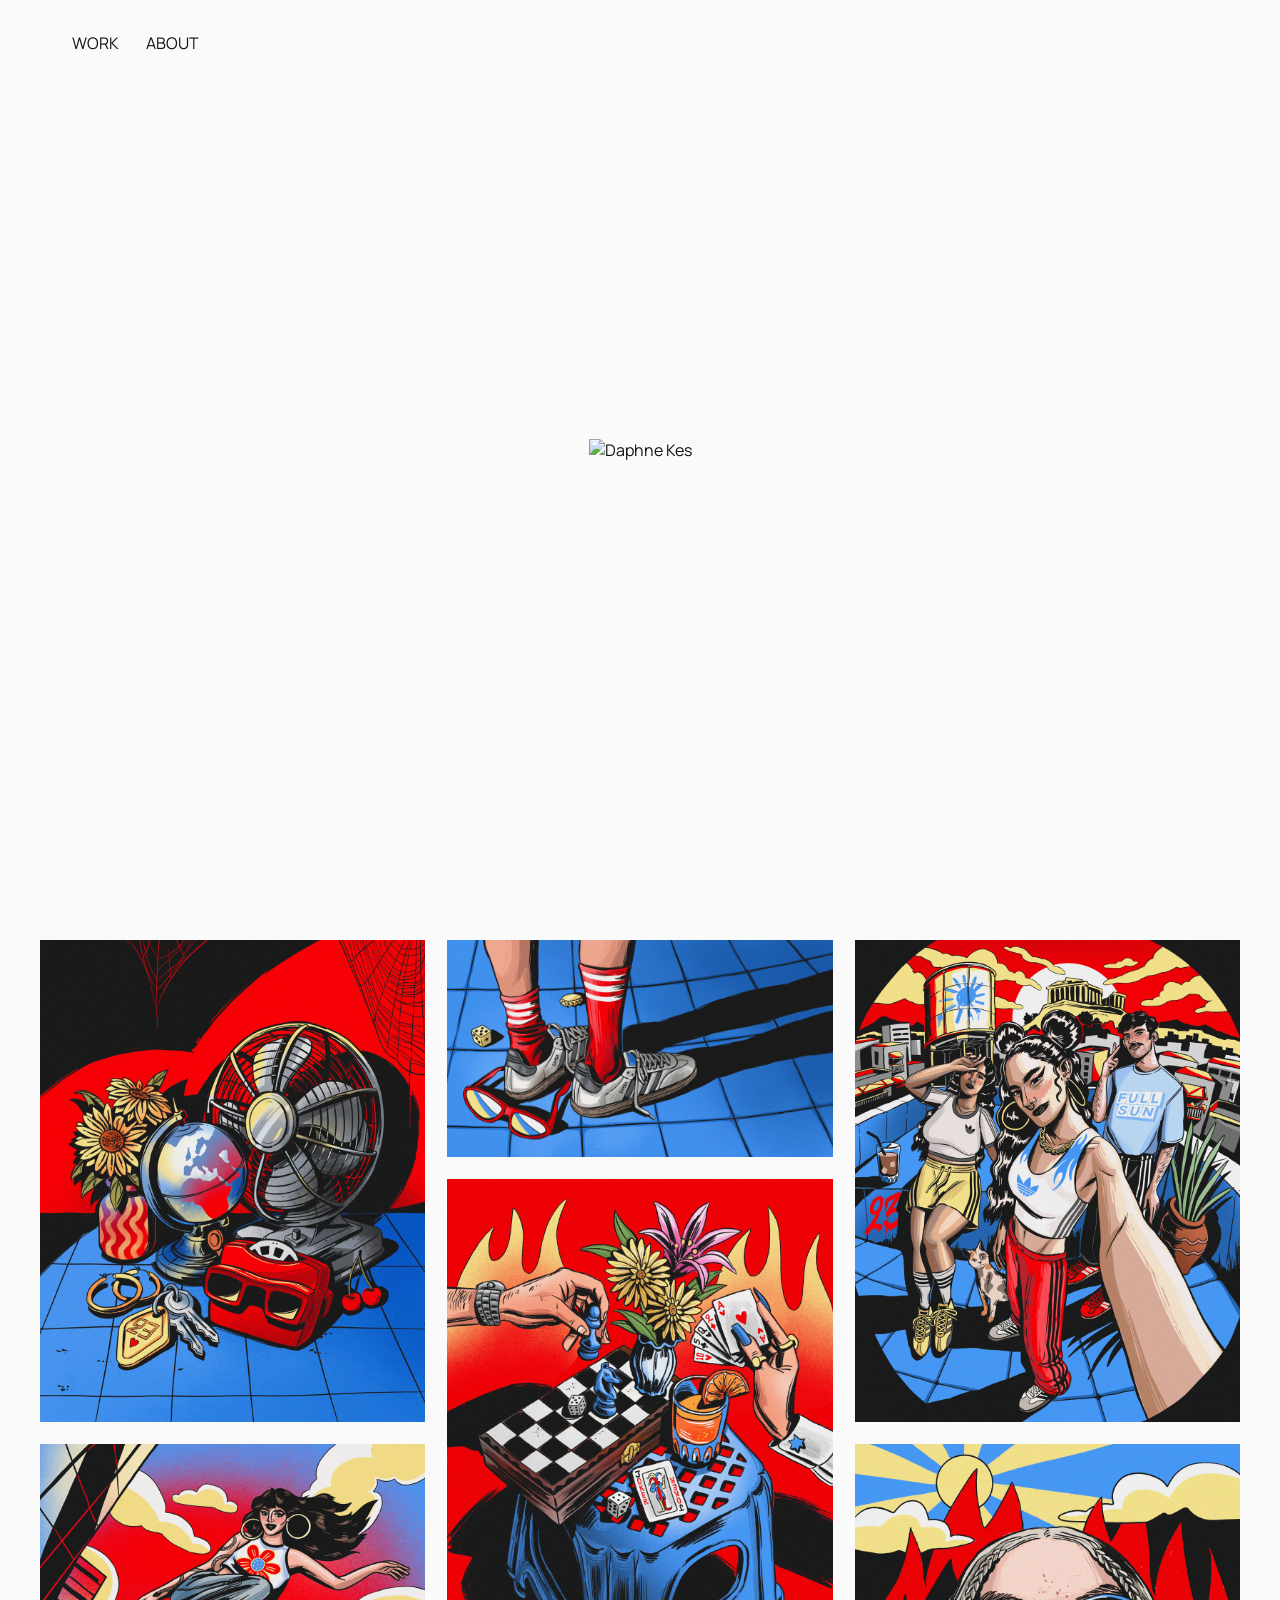
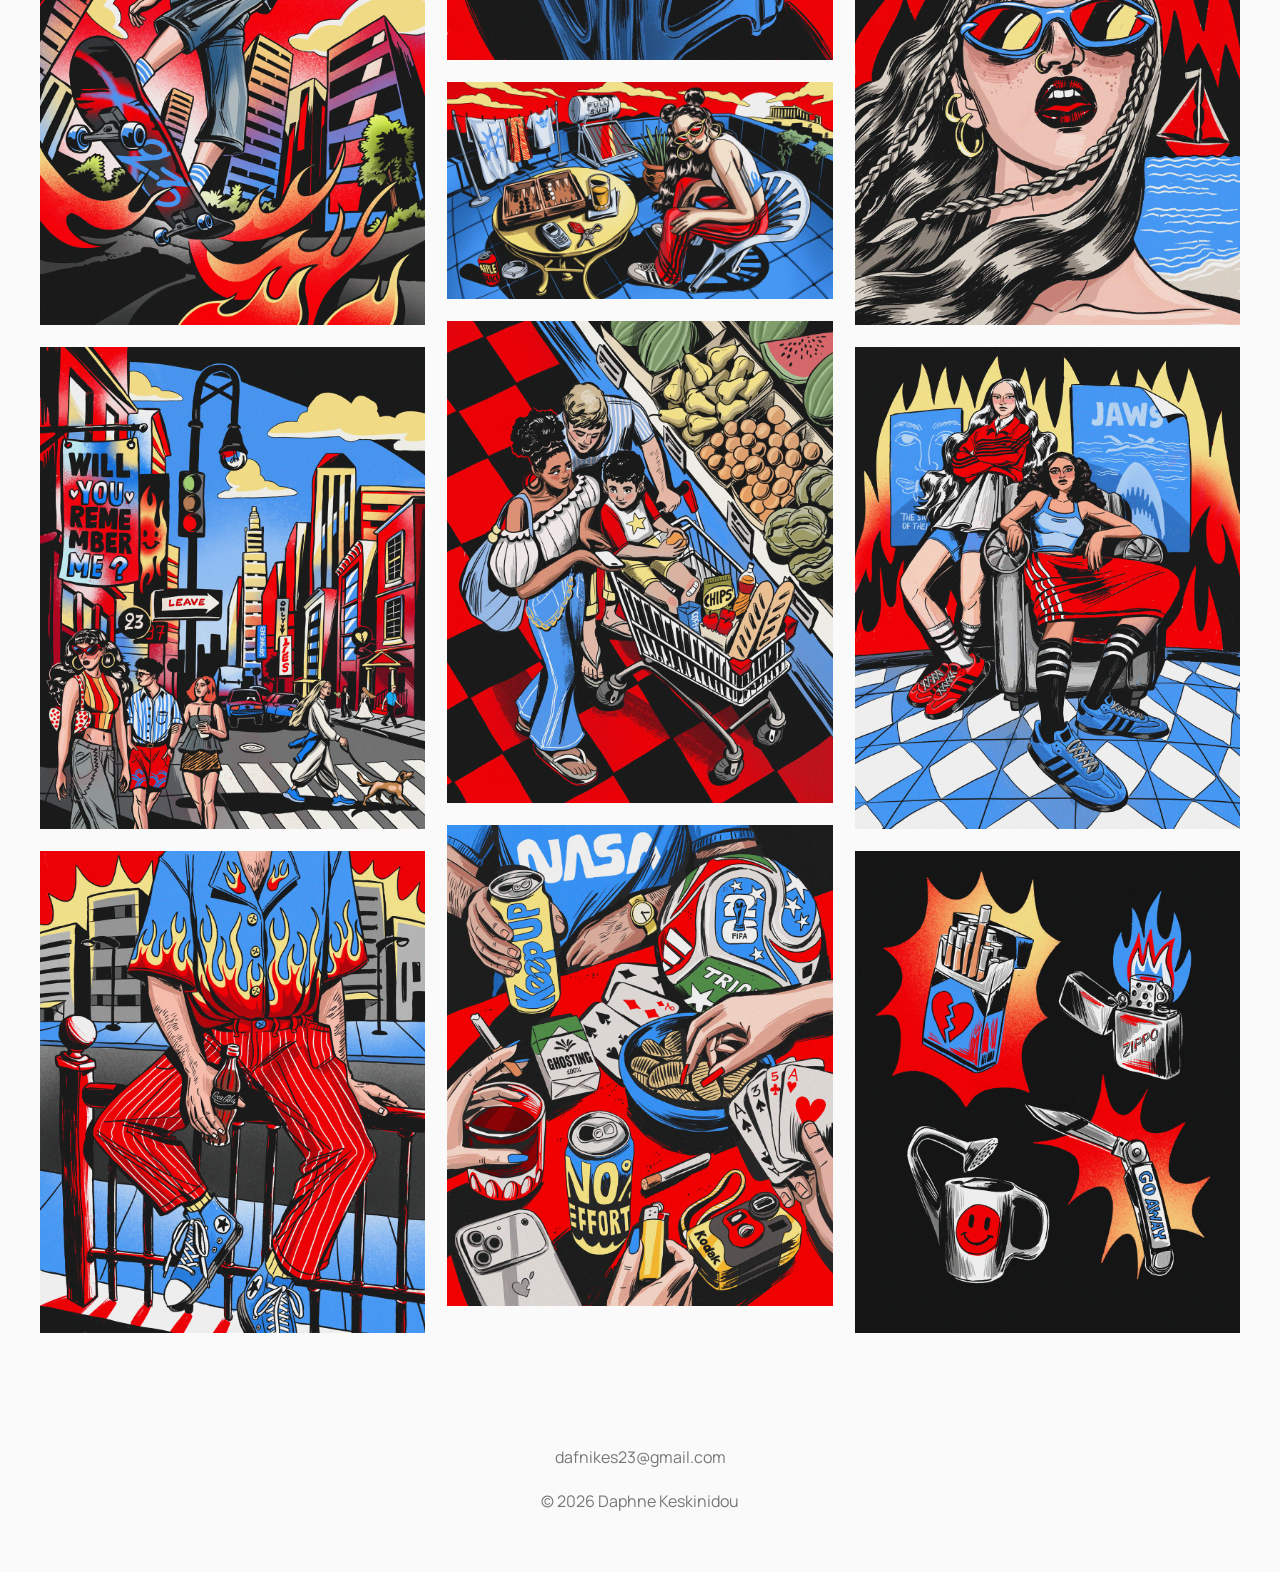
==== index.html @ 22df2067 "Update index.html" ====
<!DOCTYPE html>
<html lang="en">
<head>
<meta charset="UTF-8">
<meta name="viewport" content="width=device-width,initial-scale=1">

<title>Daphne Keskinidou</title>

<link rel="preconnect" href="https://fonts.googleapis.com">
<link rel="preconnect" href="https://fonts.gstatic.com" crossorigin>

<link href="https://fonts.googleapis.com/css2?family=Manrope:wght@300;400;600;700;800&display=swap" rel="stylesheet">

<link rel="stylesheet" href="style.css">

</head>
<body>

<header>

<nav>
<a href="index.html">WORK</a>
<a href="about.html">ABOUT</a>
</nav>

</header>

<section class="hero">

<img src="images/logo.png" class="logo-image" alt="Daphne Kes">

</section>

<section class="gallery">

<img src="images/01.jpg">
<img src="images/02.jpg">
<img src="images/03.jpg">
<img src="images/04.jpg">
<img src="images/05.jpg">
<img src="images/06.jpg">
<img src="images/07.jpg">
<img src="images/08.jpg">
<img src="images/09.jpg">
<img src="images/10.jpg">
<img src="images/11.jpg">
<img src="images/12.jpg">
<img src="images/13.jpg">

</section>

<footer>

dafnikes23@gmail.com

<br><br>

© 2026 Daphne Keskinidou

</footer>

<div class="lightbox">
<img src="">
</div>

<script src="script.js"></script>

</body>
</html>
---- style.css ----
*{margin:0;padding:0;box-sizing:border-box}body{font-family:Manrope,sans-serif;background:#fafafa;color:#111}a{text-decoration:none;color:#111}header{position:fixed;top:0;left:0;width:100%;padding:32px 48px;display:flex;justify-content:space-between;background:rgba(250,250,250,.9);backdrop-filter:blur(10px)}.logo{font-weight:700;font-size:22px}nav a{margin-left:24px}.hero{min-height:100vh;display:flex;flex-direction:column;justify-content:center;align-items:center;text-align:center;position:relative;padding:120px 20px}.element{position:absolute;top:40px;width:min(650px,85vw)}.hero h1{font-size:clamp(52px,8vw,96px)}.hero p{font-size:20px;max-width:700px;line-height:1.6}.gallery{columns:3 320px;column-gap:22px;padding:40px}.gallery img{width:100%;margin-bottom:22px;display:block;cursor:pointer}.about{max-width:760px;margin:180px auto;padding:0 24px}.about h2{font-size:60px;margin-bottom:40px}.about p{font-size:22px;line-height:1.8;margin-bottom:28px}footer{text-align:center;padding:60px;color:#777}.lightbox{position:fixed;inset:0;background:rgba(0,0,0,.94);display:none;align-items:center;justify-content:center}.lightbox img{max-width:92%;max-height:92%}@media(max-width:768px){.gallery{columns:1;padding:24px}.hero h1{font-size:54px}.about p{font-size:18px}}
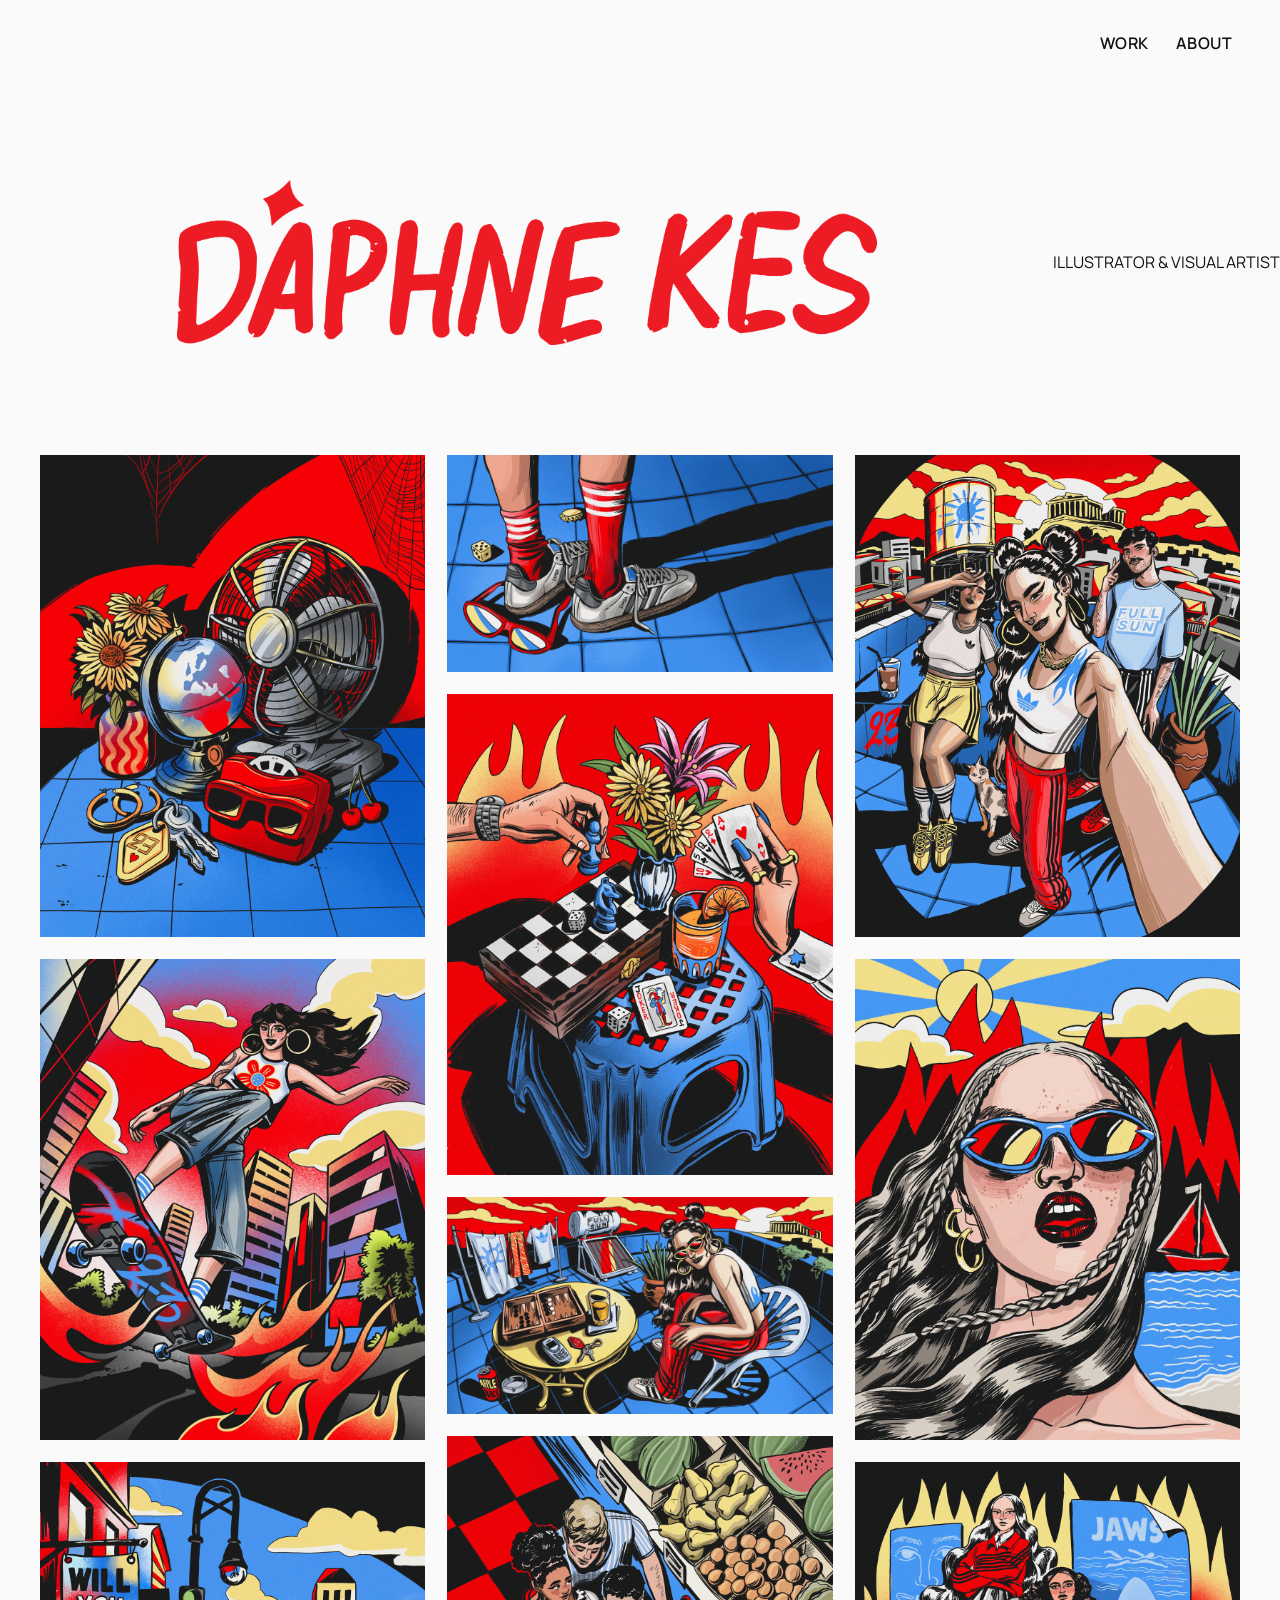
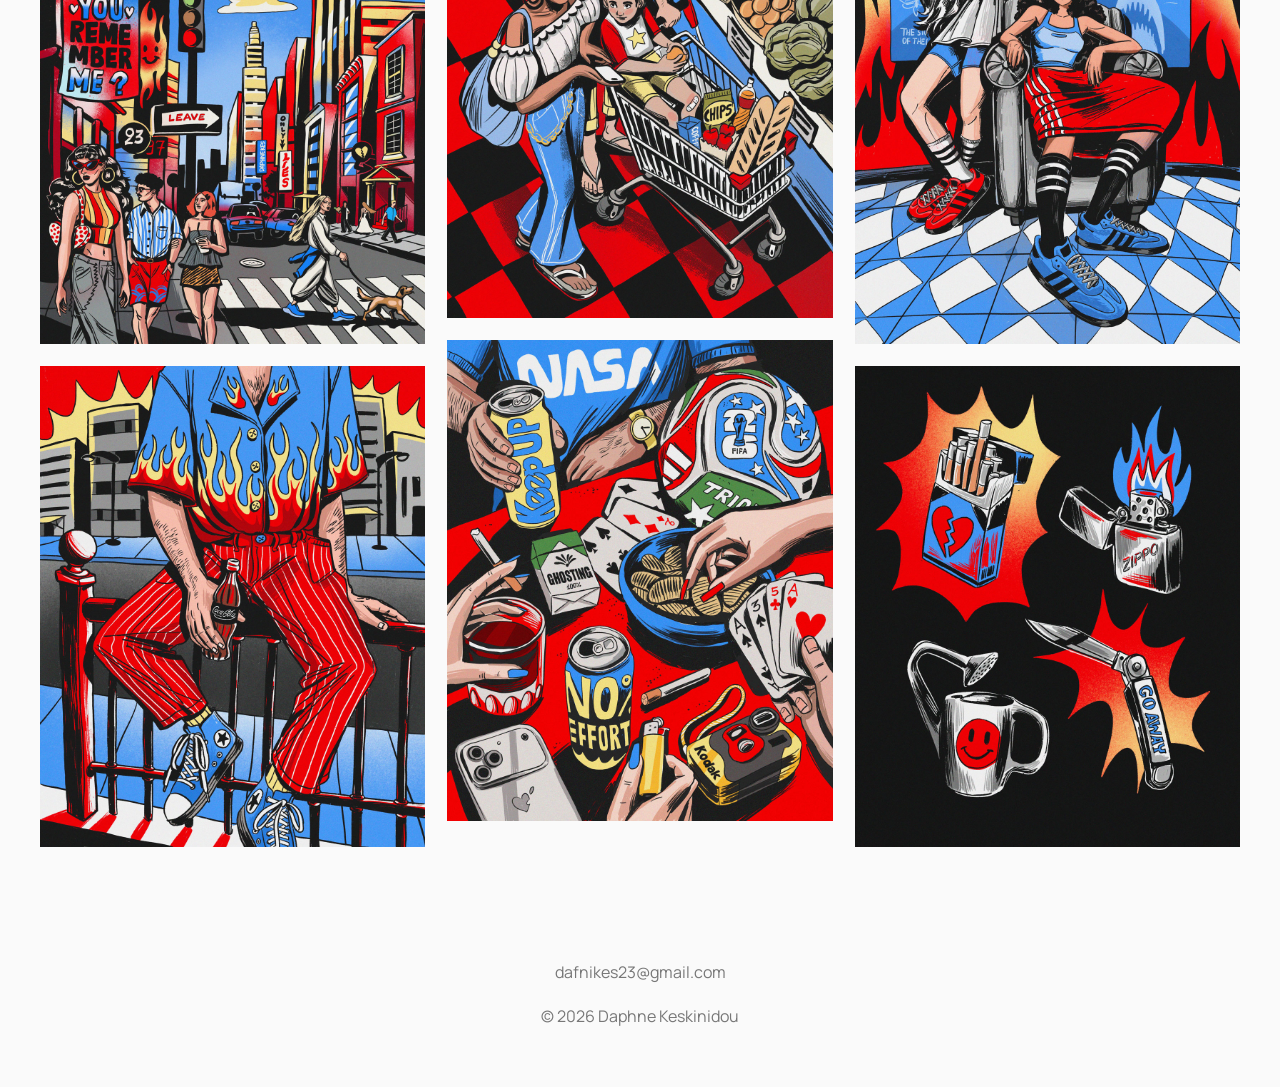
==== commit b786c0f8: "Update index.html" ====
--- a/index.html
+++ b/index.html
@@ -28,6 +28,10 @@
 <section class="hero">
 
 <img src="images/logo.png" class="logo-image" alt="Daphne Kes">
+
+<p class="tagline">
+ILLUSTRATOR &amp; VISUAL ARTIST
+</p>
 
 </section>
 
--- a/style.css
+++ b/style.css
@@ -1 +1,138 @@
-*{margin:0;padding:0;box-sizing:border-box}body{font-family:Manrope,sans-serif;background:#fafafa;color:#111}a{text-decoration:none;color:#111}header{position:fixed;top:0;left:0;width:100%;padding:32px 48px;display:flex;justify-content:space-between;background:rgba(250,250,250,.9);backdrop-filter:blur(10px)}.logo{font-weight:700;font-size:22px}nav a{margin-left:24px}.hero{min-height:100vh;display:flex;flex-direction:column;justify-content:center;align-items:center;text-align:center;position:relative;padding:120px 20px}.element{position:absolute;top:40px;width:min(650px,85vw)}.hero h1{font-size:clamp(52px,8vw,96px)}.hero p{font-size:20px;max-width:700px;line-height:1.6}.gallery{columns:3 320px;column-gap:22px;padding:40px}.gallery img{width:100%;margin-bottom:22px;display:block;cursor:pointer}.about{max-width:760px;margin:180px auto;padding:0 24px}.about h2{font-size:60px;margin-bottom:40px}.about p{font-size:22px;line-height:1.8;margin-bottom:28px}footer{text-align:center;padding:60px;color:#777}.lightbox{position:fixed;inset:0;background:rgba(0,0,0,.94);display:none;align-items:center;justify-content:center}.lightbox img{max-width:92%;max-height:92%}@media(max-width:768px){.gallery{columns:1;padding:24px}.hero h1{font-size:54px}.about p{font-size:18px}}+*{
+margin:0;
+padding:0;
+box-sizing:border-box;
+}
+
+body{
+font-family:Manrope,sans-serif;
+background:#fafafa;
+color:#111;
+}
+
+a{
+text-decoration:none;
+color:#111;
+}
+
+header{
+position:fixed;
+top:0;
+left:0;
+width:100%;
+padding:32px 48px;
+display:flex;
+justify-content:flex-end;
+align-items:center;
+background:rgba(250,250,250,.45);
+backdrop-filter:blur(12px);
+z-index:100;
+}
+
+nav a{
+margin-left:24px;
+font-weight:600;
+letter-spacing:.03em;
+}
+
+.hero{
+padding-top:180px;
+padding-bottom:70px;
+display:flex;
+justify-content:center;
+align-items:center;
+}
+
+.logo-image{
+width:70vw;
+max-width:700px;
+height:auto;
+display:block;
+margin:auto;
+}
+
+.gallery{
+columns:3 320px;
+column-gap:22px;
+padding:40px;
+}
+
+.gallery img{
+width:100%;
+margin-bottom:22px;
+display:block;
+cursor:pointer;
+transition:.3s;
+}
+
+.gallery img:hover{
+transform:translateY(-4px);
+}
+
+.about{
+max-width:760px;
+margin:180px auto;
+padding:0 24px;
+}
+
+.about h2{
+font-size:60px;
+margin-bottom:40px;
+}
+
+.about p{
+font-size:22px;
+line-height:1.8;
+margin-bottom:28px;
+}
+
+footer{
+text-align:center;
+padding:60px;
+color:#777;
+}
+
+.lightbox{
+position:fixed;
+inset:0;
+background:rgba(0,0,0,.94);
+display:none;
+align-items:center;
+justify-content:center;
+z-index:999;
+}
+
+.lightbox img{
+max-width:92%;
+max-height:92%;
+}
+
+@media(max-width:768px){
+
+header{
+padding:24px;
+}
+
+.hero{
+padding-top:130px;
+padding-bottom:50px;
+}
+
+.logo-image{
+width:92%;
+}
+
+.gallery{
+columns:1;
+padding:24px;
+}
+
+.about p{
+font-size:18px;
+}
+
+.about h2{
+font-size:42px;
+}
+
+}
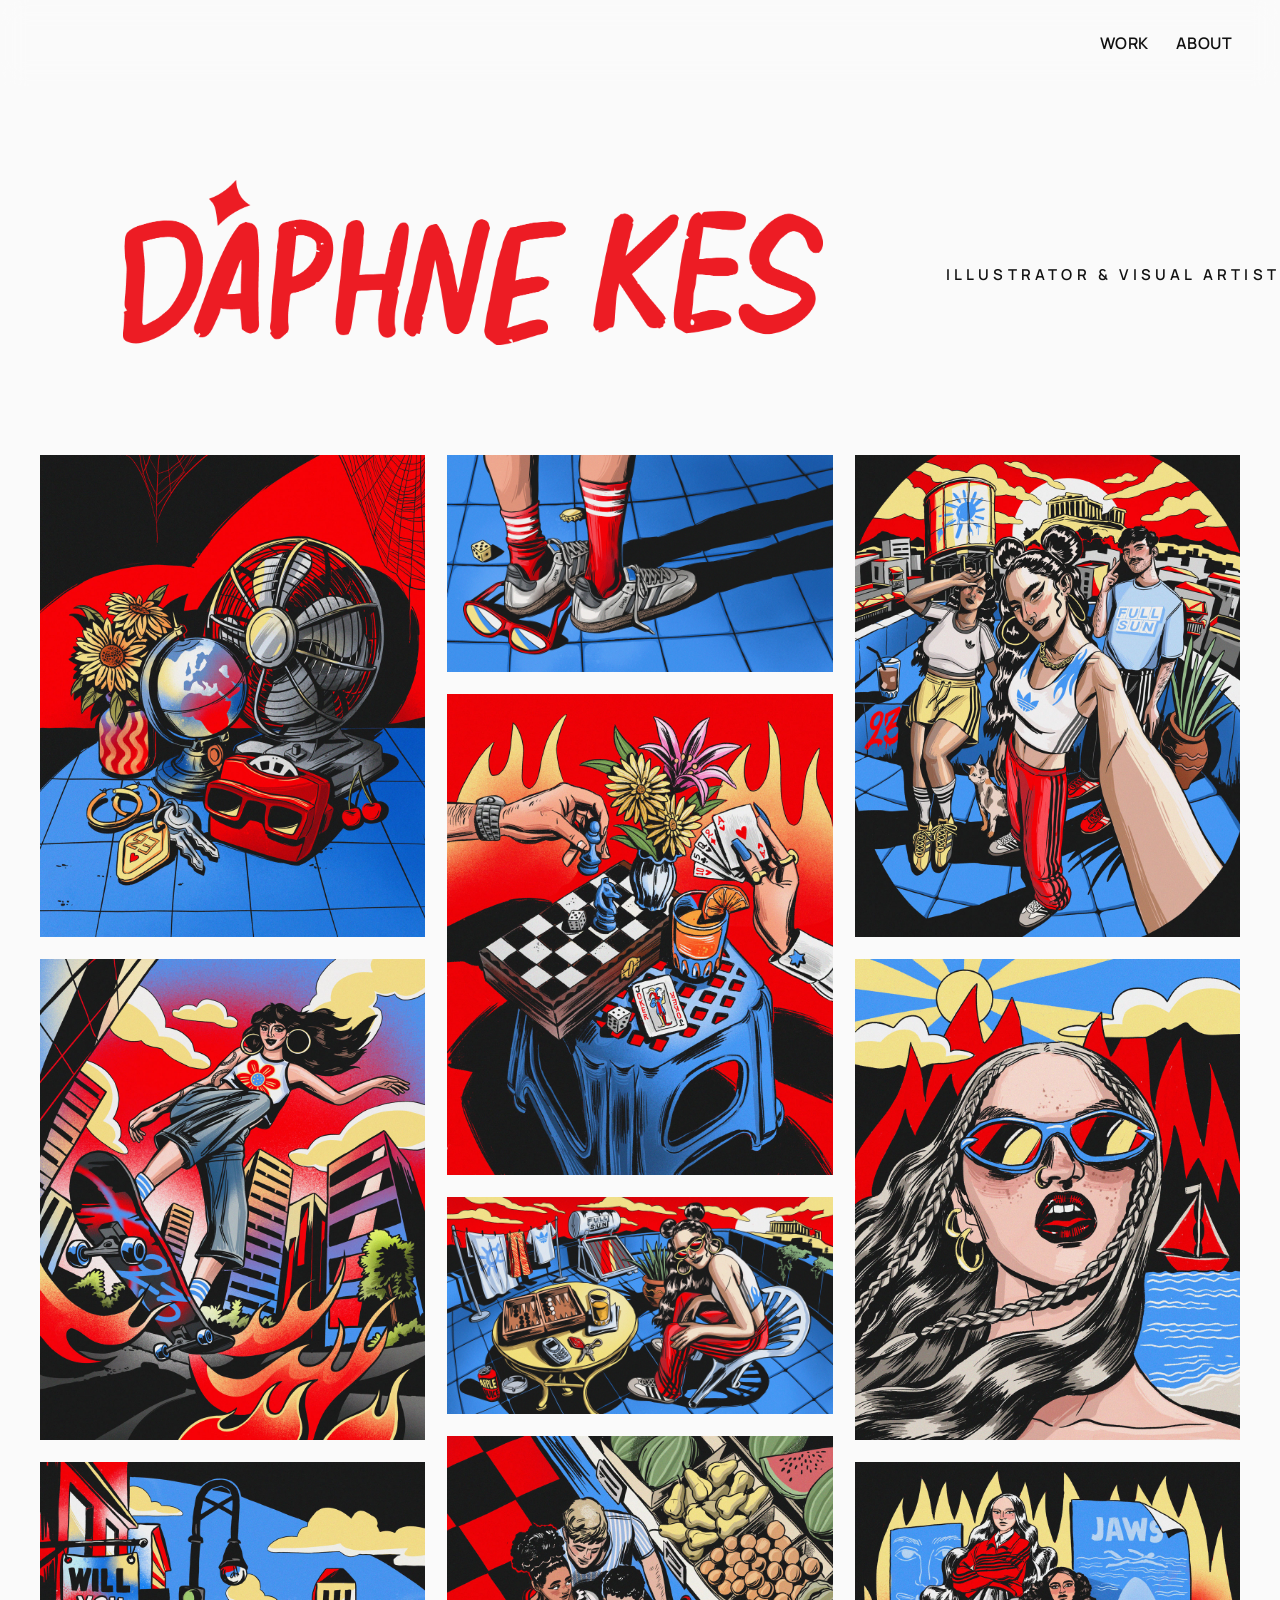
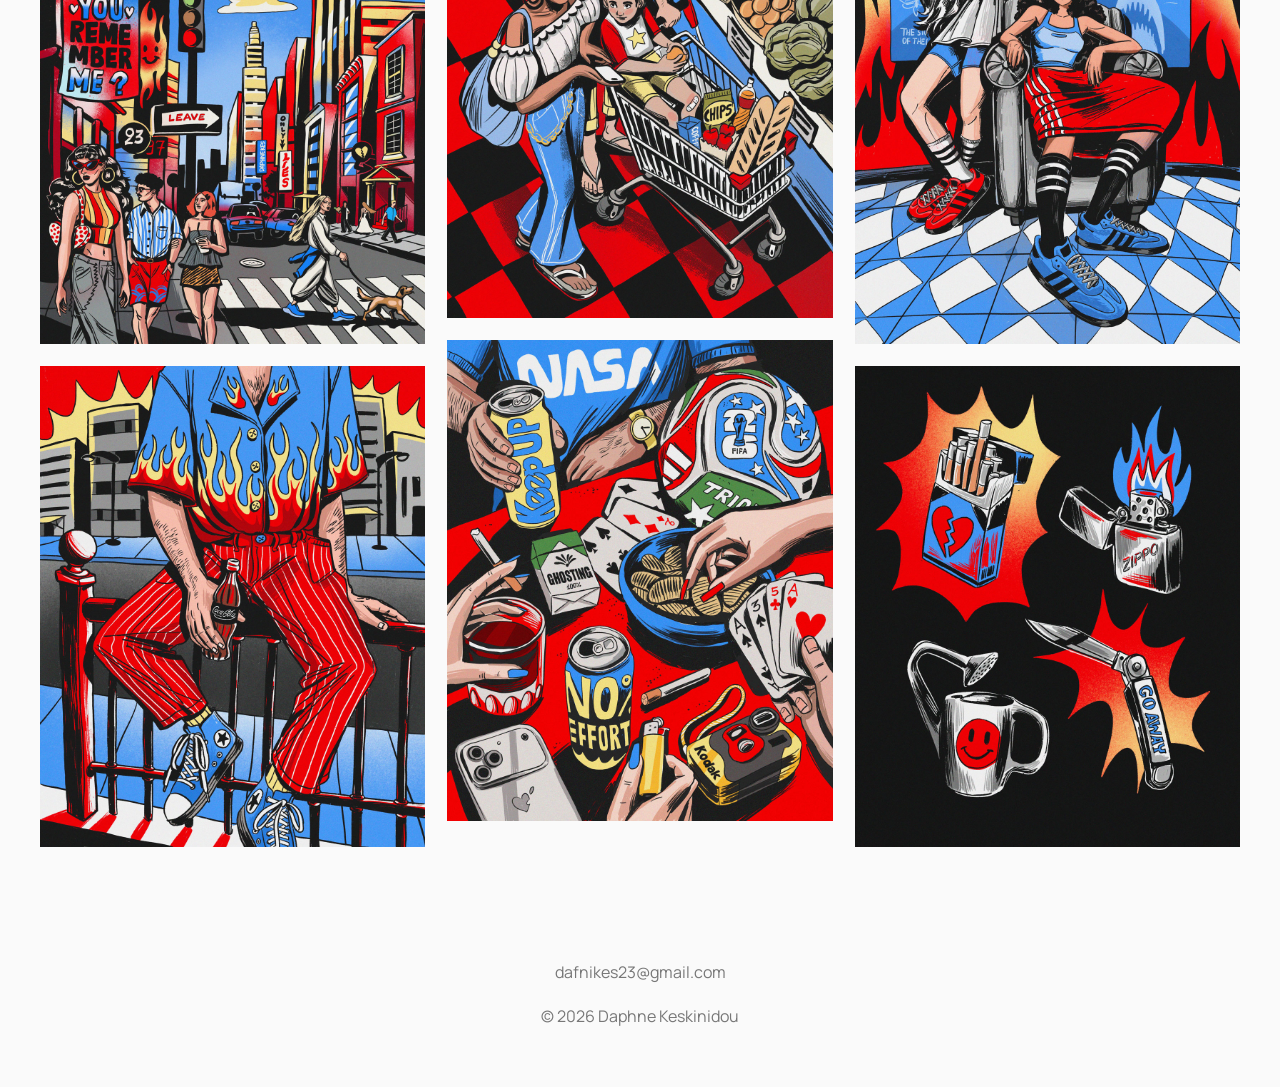
==== commit e4cec5d3: "Update index.html" ====
--- a/index.html
+++ b/index.html
@@ -27,11 +27,11 @@
 
 <section class="hero">
 
-<img src="images/logo.png" class="logo-image" alt="Daphne Kes">
+    <img src="images/logo.png" class="logo-image" alt="Daphne Kes">
 
-<p class="tagline">
-ILLUSTRATOR &amp; VISUAL ARTIST
-</p>
+    <p class="tagline">
+        ILLUSTRATOR &amp; VISUAL ARTIST
+    </p>
 
 </section>
 
--- a/style.css
+++ b/style.css
@@ -136,3 +136,13 @@
 }
 
 }
+
+.tagline{
+margin-top:24px;
+font-size:15px;
+font-weight:600;
+letter-spacing:.28em;
+text-transform:uppercase;
+color:#111;
+text-align:center;
+}
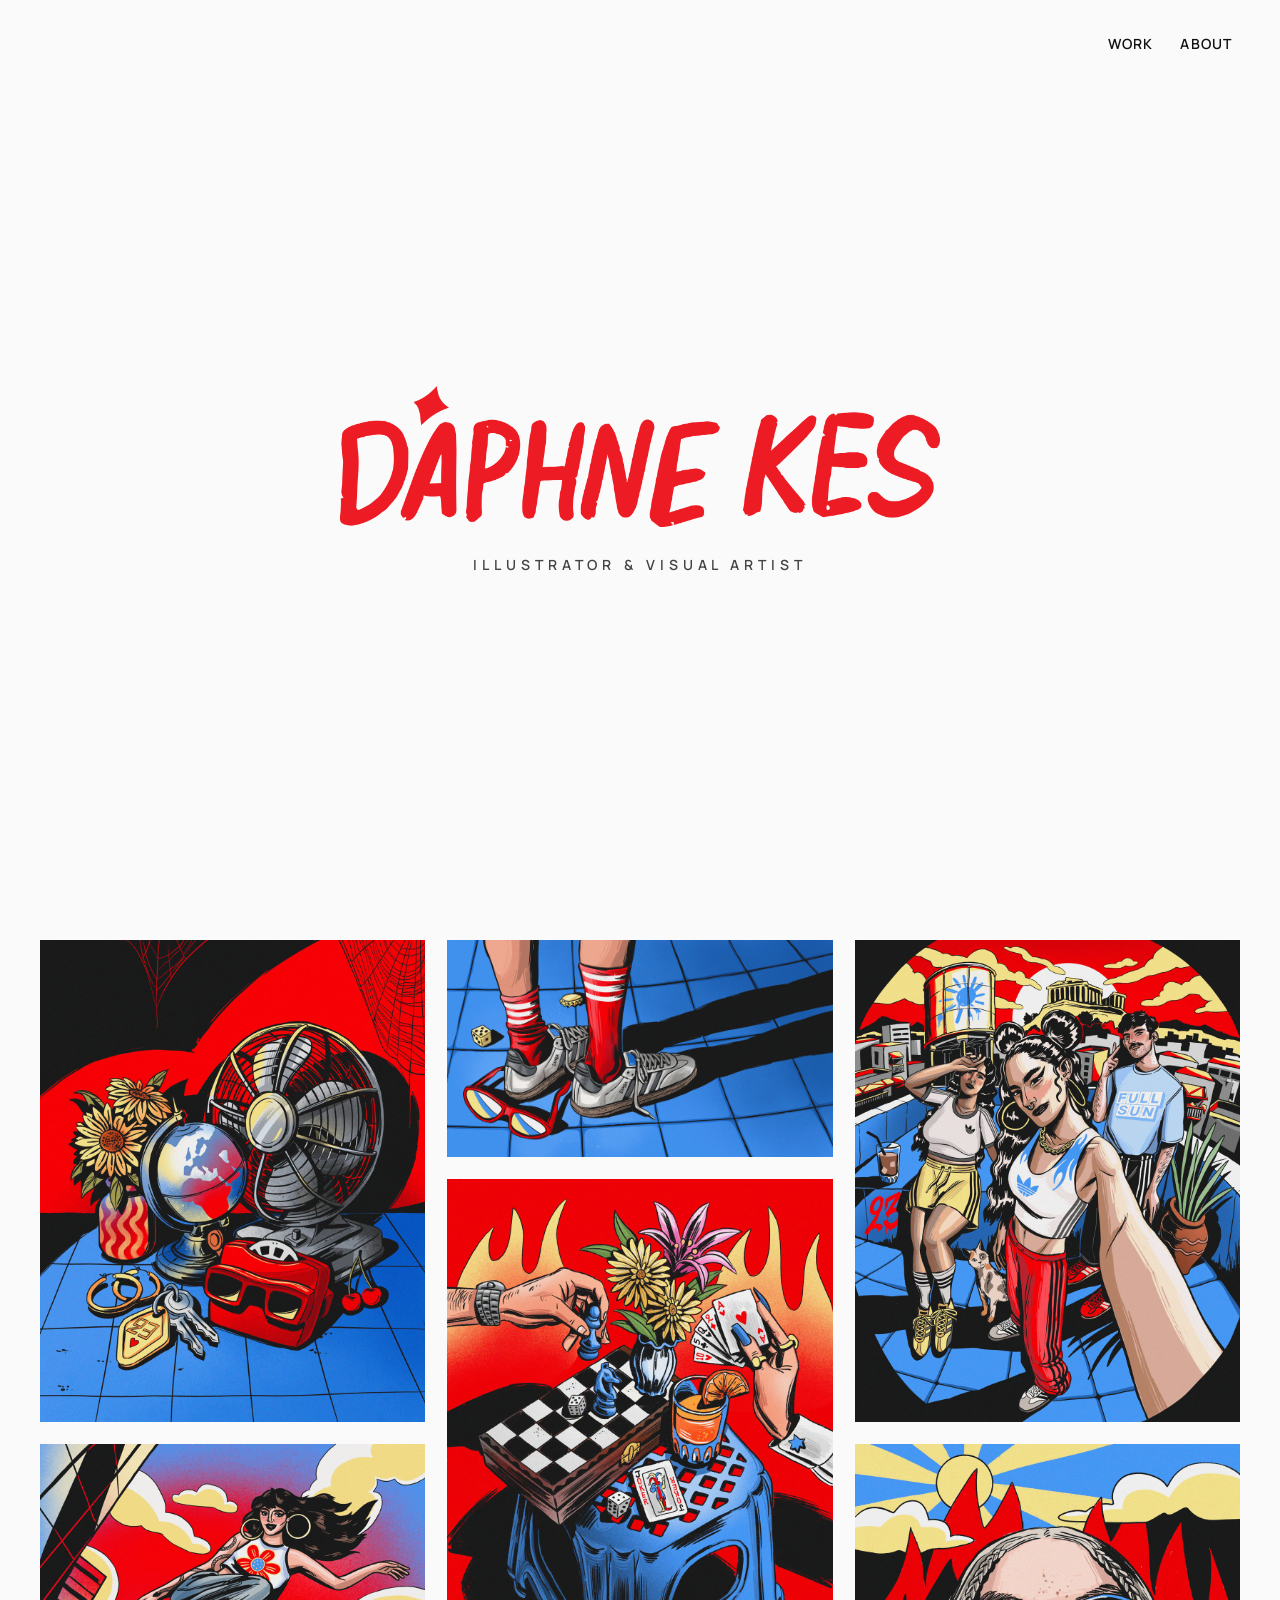
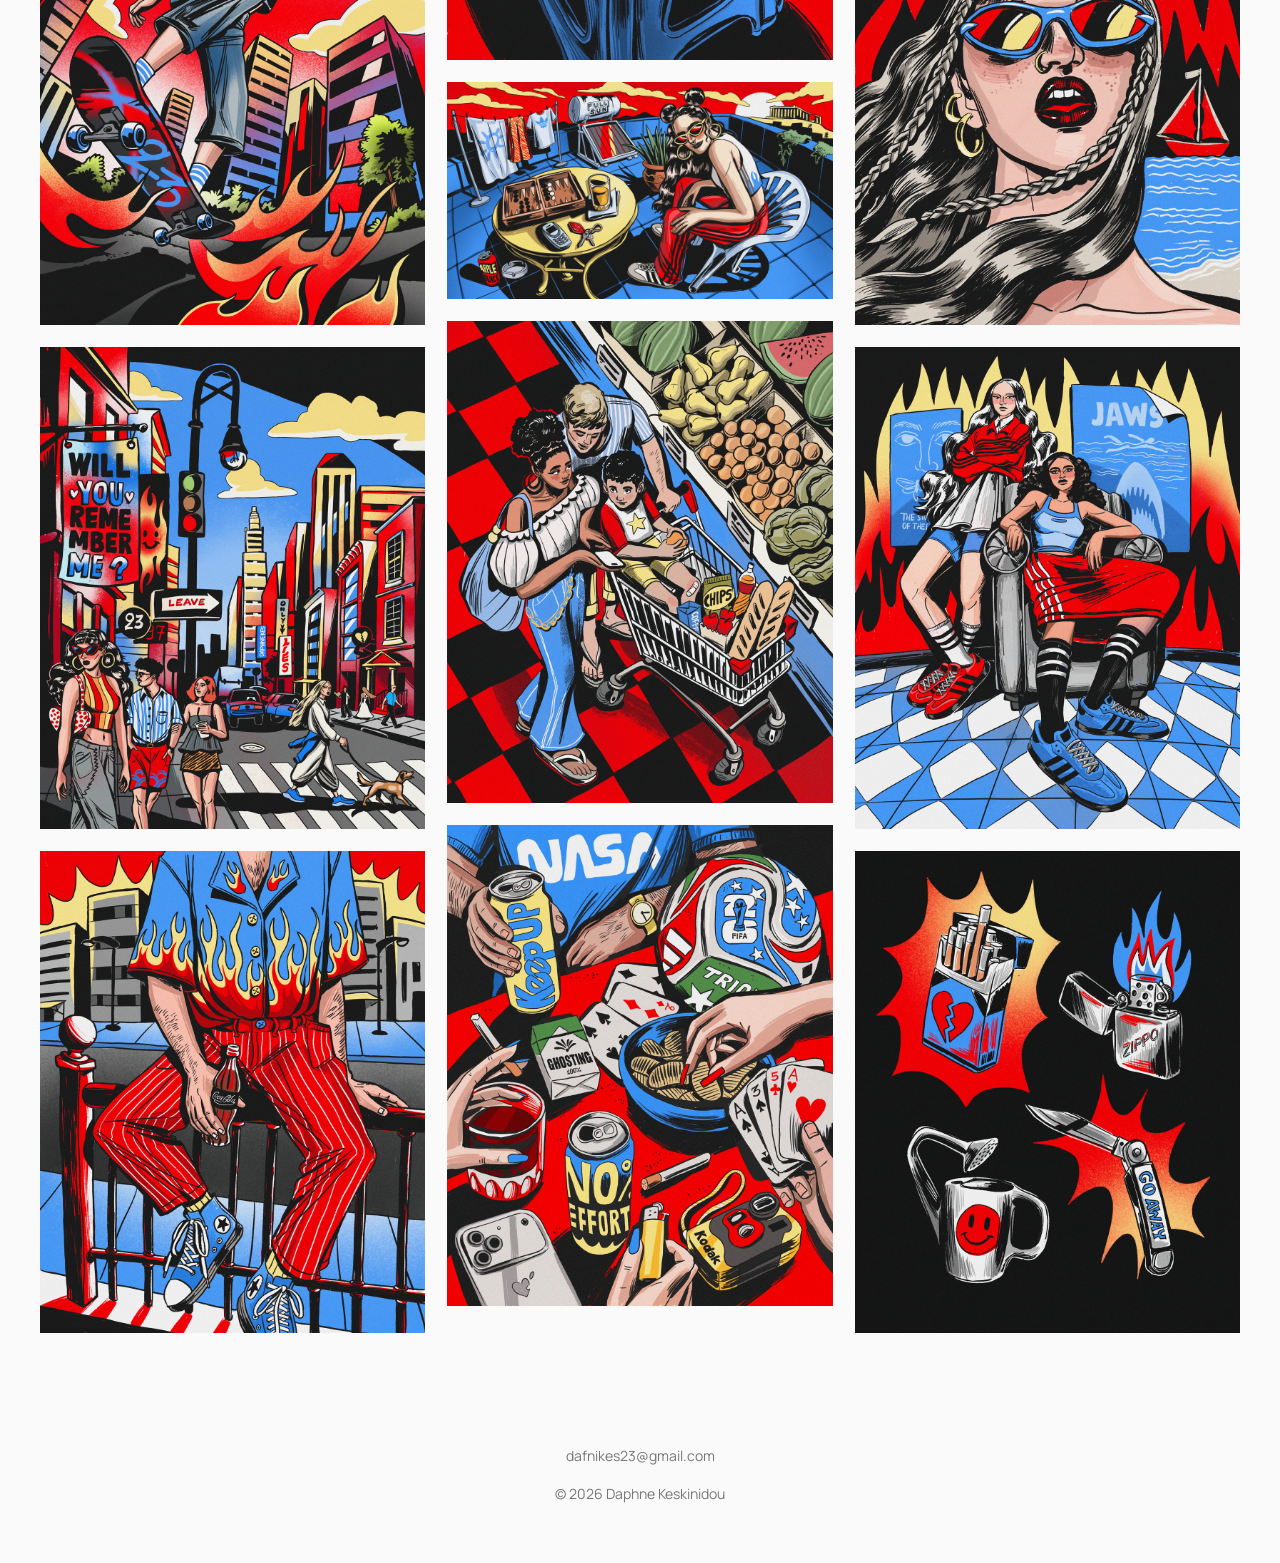
==== commit 92178c75: "Update index.html" ====
--- a/index.html
+++ b/index.html
@@ -1,55 +1,60 @@
 <!DOCTYPE html>
 <html lang="en">
+
 <head>
+
 <meta charset="UTF-8">
-<meta name="viewport" content="width=device-width,initial-scale=1">
+<meta name="viewport" content="width=device-width, initial-scale=1.0">
 
 <title>Daphne Keskinidou</title>
 
 <link rel="preconnect" href="https://fonts.googleapis.com">
 <link rel="preconnect" href="https://fonts.gstatic.com" crossorigin>
 
-<link href="https://fonts.googleapis.com/css2?family=Manrope:wght@300;400;600;700;800&display=swap" rel="stylesheet">
+<link href="https://fonts.googleapis.com/css2?family=Manrope:wght@300;400;500;600;700&display=swap" rel="stylesheet">
 
 <link rel="stylesheet" href="style.css">
 
 </head>
+
 <body>
 
 <header>
 
 <nav>
+
 <a href="index.html">WORK</a>
 <a href="about.html">ABOUT</a>
+
 </nav>
 
 </header>
 
 <section class="hero">
 
-    <img src="images/logo.png" class="logo-image" alt="Daphne Kes">
+<img src="images/logo.png" class="logo-image" alt="Daphne Keskinidou">
 
-    <p class="tagline">
-        ILLUSTRATOR &amp; VISUAL ARTIST
-    </p>
+<p class="tagline">
+ILLUSTRATOR &amp; VISUAL ARTIST
+</p>
 
 </section>
 
 <section class="gallery">
 
-<img src="images/01.jpg">
-<img src="images/02.jpg">
-<img src="images/03.jpg">
-<img src="images/04.jpg">
-<img src="images/05.jpg">
-<img src="images/06.jpg">
-<img src="images/07.jpg">
-<img src="images/08.jpg">
-<img src="images/09.jpg">
-<img src="images/10.jpg">
-<img src="images/11.jpg">
-<img src="images/12.jpg">
-<img src="images/13.jpg">
+<img src="images/01.jpg" alt="">
+<img src="images/02.jpg" alt="">
+<img src="images/03.jpg" alt="">
+<img src="images/04.jpg" alt="">
+<img src="images/05.jpg" alt="">
+<img src="images/06.jpg" alt="">
+<img src="images/07.jpg" alt="">
+<img src="images/08.jpg" alt="">
+<img src="images/09.jpg" alt="">
+<img src="images/10.jpg" alt="">
+<img src="images/11.jpg" alt="">
+<img src="images/12.jpg" alt="">
+<img src="images/13.jpg" alt="">
 
 </section>
 
@@ -64,10 +69,13 @@
 </footer>
 
 <div class="lightbox">
+
 <img src="">
+
 </div>
 
 <script src="script.js"></script>
 
 </body>
+
 </html>
--- a/style.css
+++ b/style.css
@@ -1,148 +1,170 @@
 *{
-margin:0;
-padding:0;
-box-sizing:border-box;
+    margin:0;
+    padding:0;
+    box-sizing:border-box;
 }
 
 body{
-font-family:Manrope,sans-serif;
-background:#fafafa;
-color:#111;
+    font-family:"Manrope",sans-serif;
+    background:#fafafa;
+    color:#111;
 }
 
 a{
-text-decoration:none;
-color:#111;
+    text-decoration:none;
+    color:#111;
 }
 
 header{
-position:fixed;
-top:0;
-left:0;
-width:100%;
-padding:32px 48px;
-display:flex;
-justify-content:flex-end;
-align-items:center;
-background:rgba(250,250,250,.45);
-backdrop-filter:blur(12px);
-z-index:100;
+    position:fixed;
+    top:0;
+    left:0;
+    width:100%;
+    padding:32px 48px;
+    display:flex;
+    justify-content:flex-end;
+    align-items:center;
+    background:rgba(250,250,250,.35);
+    backdrop-filter:blur(10px);
+    z-index:100;
 }
 
 nav a{
-margin-left:24px;
-font-weight:600;
-letter-spacing:.03em;
+    margin-left:24px;
+    font-size:14px;
+    font-weight:600;
+    letter-spacing:.08em;
+    transition:.2s;
+}
+
+nav a:hover{
+    opacity:.6;
 }
 
 .hero{
-padding-top:180px;
-padding-bottom:70px;
-display:flex;
-justify-content:center;
-align-items:center;
+    min-height:100vh;
+    padding:160px 20px 100px;
+    display:flex;
+    flex-direction:column;
+    justify-content:center;
+    align-items:center;
+    text-align:center;
 }
 
 .logo-image{
-width:70vw;
-max-width:700px;
-height:auto;
-display:block;
-margin:auto;
+    width:600px;
+    max-width:90%;
+    height:auto;
+    display:block;
+}
+
+.tagline{
+    margin-top:28px;
+    font-size:14px;
+    font-weight:600;
+    letter-spacing:.35em;
+    text-transform:uppercase;
+    color:#444;
+    text-align:center;
 }
 
 .gallery{
-columns:3 320px;
-column-gap:22px;
-padding:40px;
+    columns:3 320px;
+    column-gap:22px;
+    padding:40px;
 }
 
 .gallery img{
-width:100%;
-margin-bottom:22px;
-display:block;
-cursor:pointer;
-transition:.3s;
+    width:100%;
+    display:block;
+    margin-bottom:22px;
+    cursor:pointer;
+    transition:.25s;
 }
 
 .gallery img:hover{
-transform:translateY(-4px);
+    transform:translateY(-4px);
 }
 
 .about{
-max-width:760px;
-margin:180px auto;
-padding:0 24px;
+    max-width:760px;
+    margin:180px auto 100px;
+    padding:0 24px;
 }
 
 .about h2{
-font-size:60px;
-margin-bottom:40px;
+    font-size:60px;
+    margin-bottom:40px;
 }
 
 .about p{
-font-size:22px;
-line-height:1.8;
-margin-bottom:28px;
+    font-size:22px;
+    line-height:1.8;
+    margin-bottom:28px;
 }
 
 footer{
-text-align:center;
-padding:60px;
-color:#777;
+    text-align:center;
+    padding:60px;
+    color:#777;
+    font-size:14px;
 }
 
 .lightbox{
-position:fixed;
-inset:0;
-background:rgba(0,0,0,.94);
-display:none;
-align-items:center;
-justify-content:center;
-z-index:999;
+    position:fixed;
+    inset:0;
+    background:rgba(0,0,0,.94);
+    display:none;
+    align-items:center;
+    justify-content:center;
+    z-index:999;
 }
 
 .lightbox img{
-max-width:92%;
-max-height:92%;
+    max-width:92%;
+    max-height:92%;
 }
 
 @media(max-width:768px){
 
-header{
-padding:24px;
-}
+    header{
+        padding:24px;
+    }
 
-.hero{
-padding-top:130px;
-padding-bottom:50px;
-}
+    nav a{
+        margin-left:18px;
+        font-size:13px;
+    }
 
-.logo-image{
-width:92%;
-}
+    .hero{
+        min-height:80vh;
+        padding:140px 24px 70px;
+    }
 
-.gallery{
-columns:1;
-padding:24px;
-}
+    .logo-image{
+        width:90%;
+    }
 
-.about p{
-font-size:18px;
-}
+    .tagline{
+        font-size:12px;
+        letter-spacing:.25em;
+    }
 
-.about h2{
-font-size:42px;
-}
+    .gallery{
+        columns:1;
+        padding:24px;
+    }
+
+    .about{
+        margin-top:140px;
+    }
+
+    .about h2{
+        font-size:42px;
+    }
+
+    .about p{
+        font-size:18px;
+    }
 
 }
-
-.tagline{
-margin-top:24px;
-font-size:15px;
-font-weight:600;
-letter-spacing:.28em;
-text-transform:uppercase;
-color:#111;
-text-align:center;
-}
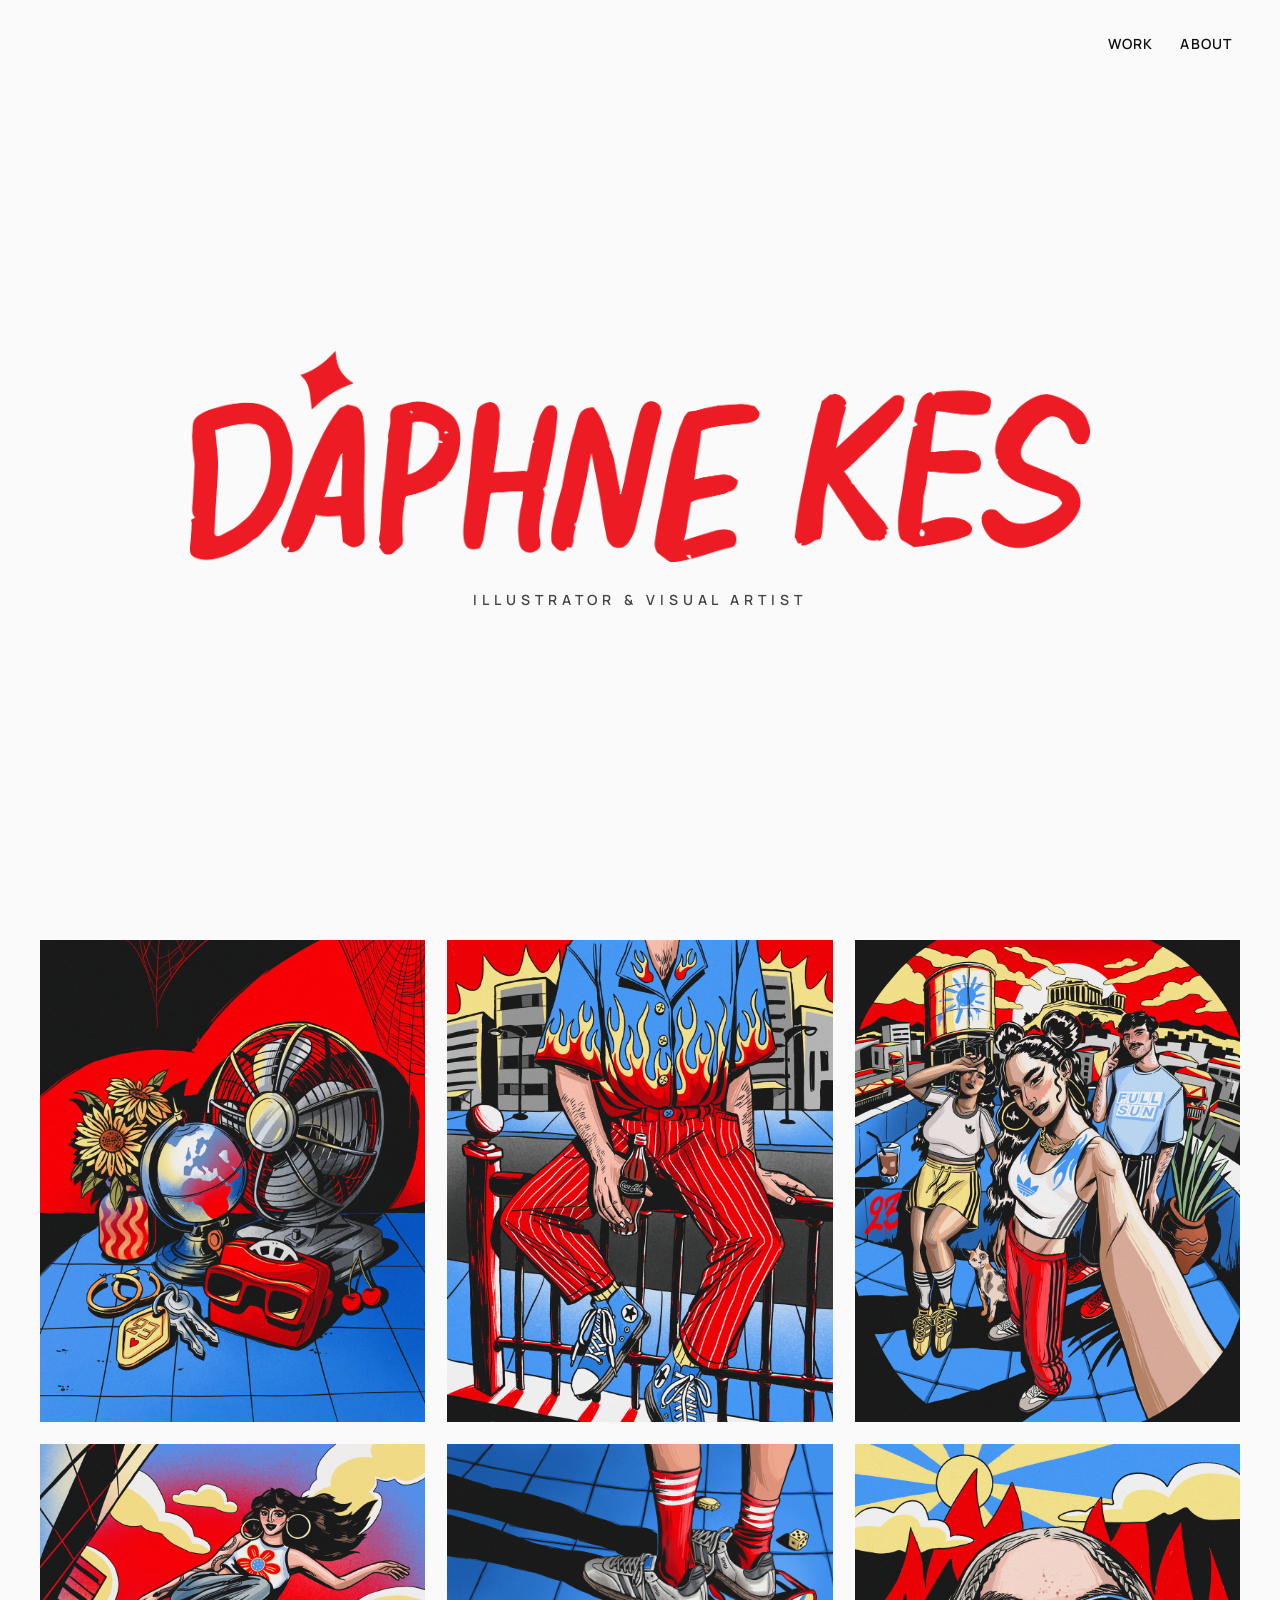
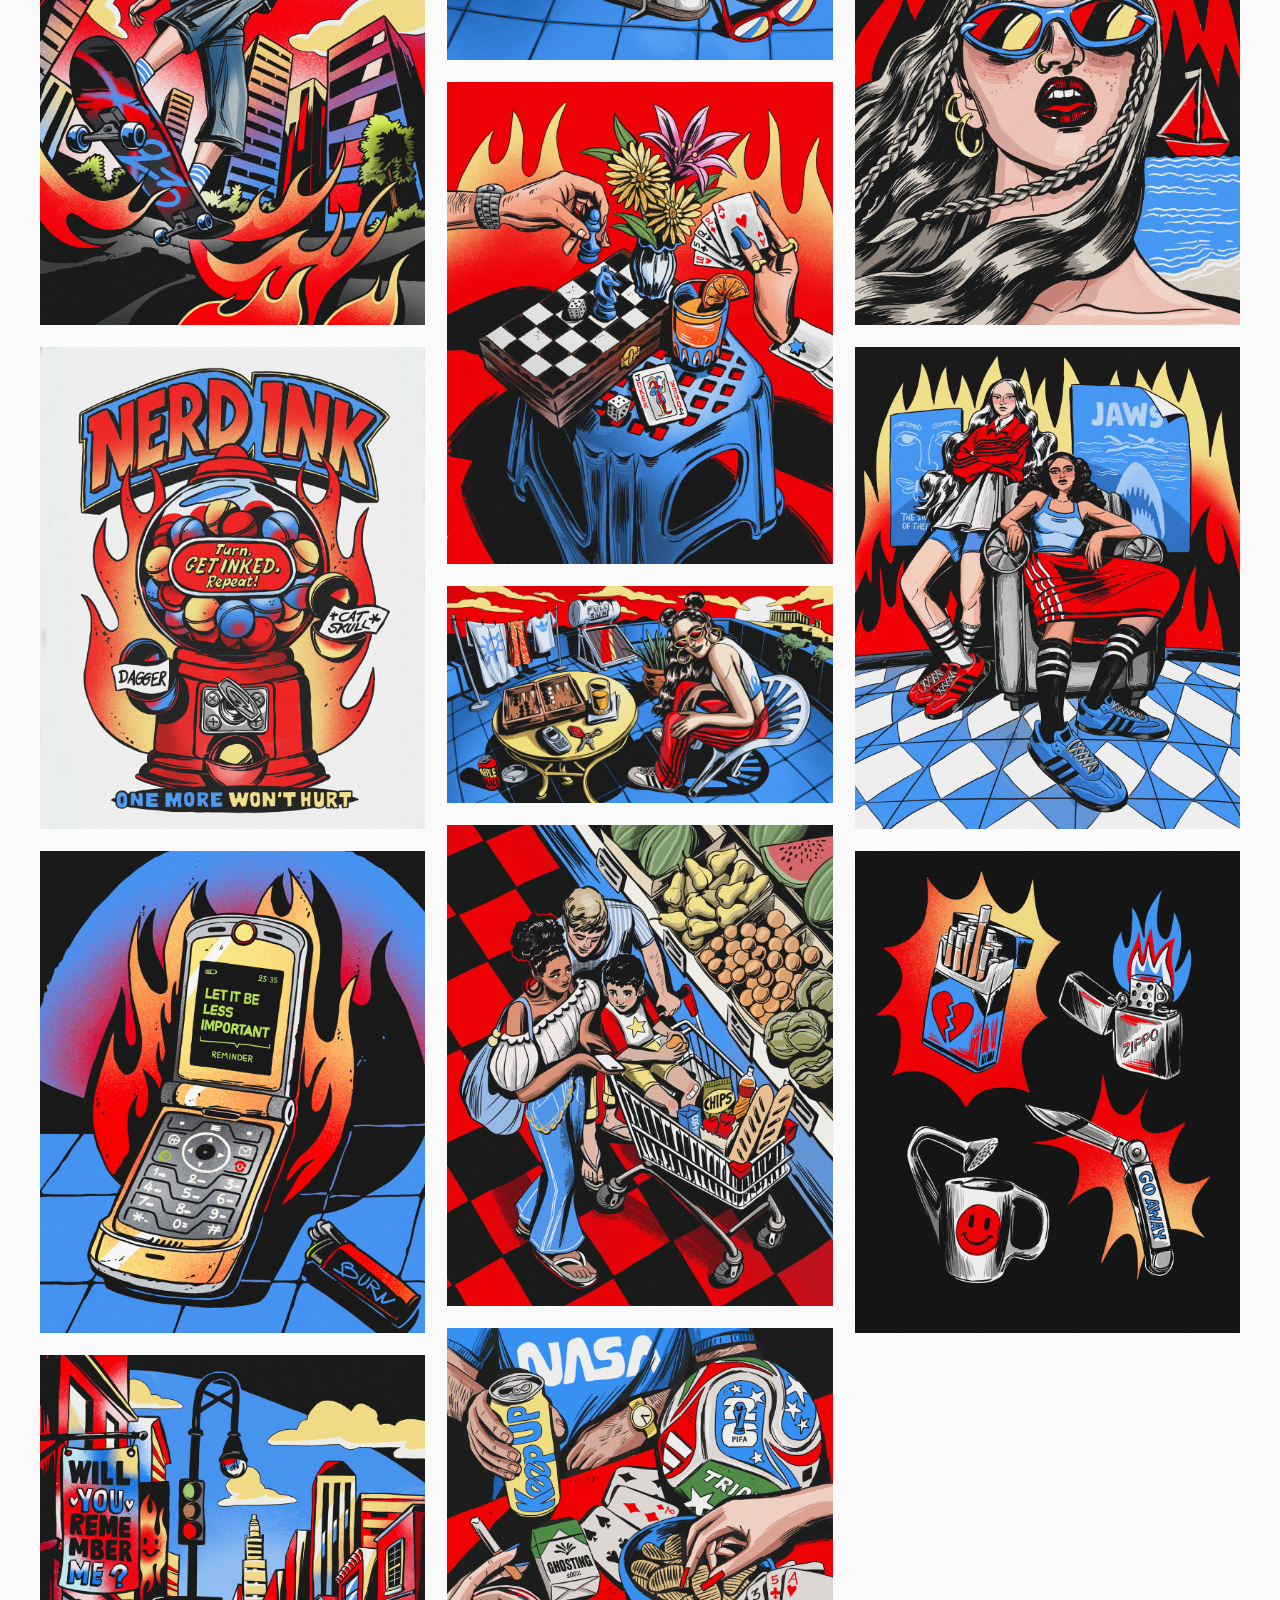
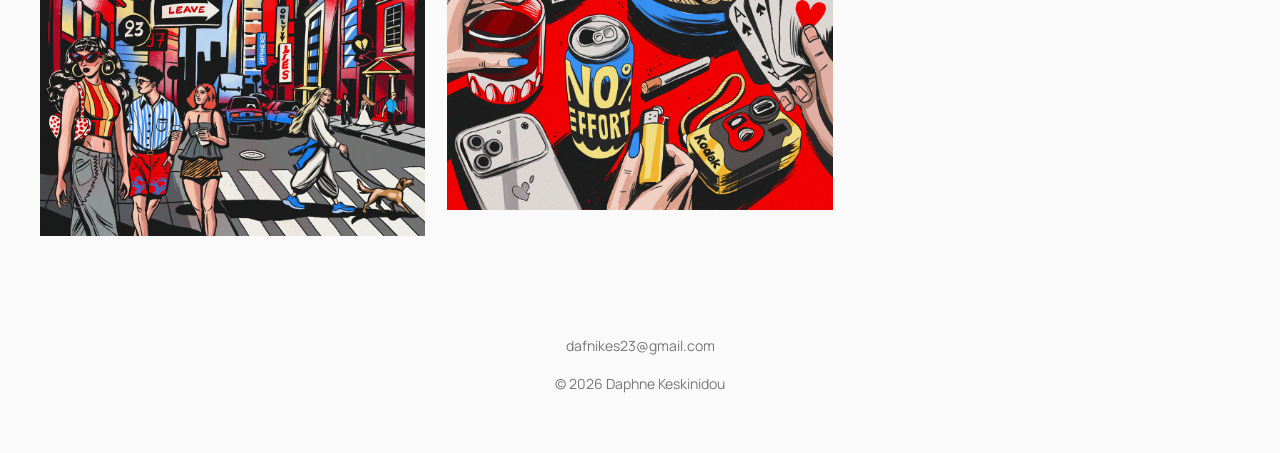
==== commit a78ea0ec: "Update index.html" ====
--- a/index.html
+++ b/index.html
@@ -44,6 +44,8 @@
 
 <img src="images/01.jpg" alt="">
 <img src="images/02.jpg" alt="">
+<img src="images/14.jpg" alt="">
+<img src="images/15.jpg" alt="">
 <img src="images/03.jpg" alt="">
 <img src="images/04.jpg" alt="">
 <img src="images/05.jpg" alt="">
--- a/style.css
+++ b/style.css
@@ -51,11 +51,12 @@
     text-align:center;
 }
 
-.logo-image{
-    width:600px;
-    max-width:90%;
+ .logo-image{
+    width:75vw;
+    max-width:900px;
     height:auto;
     display:block;
+
 }
 
 .tagline{
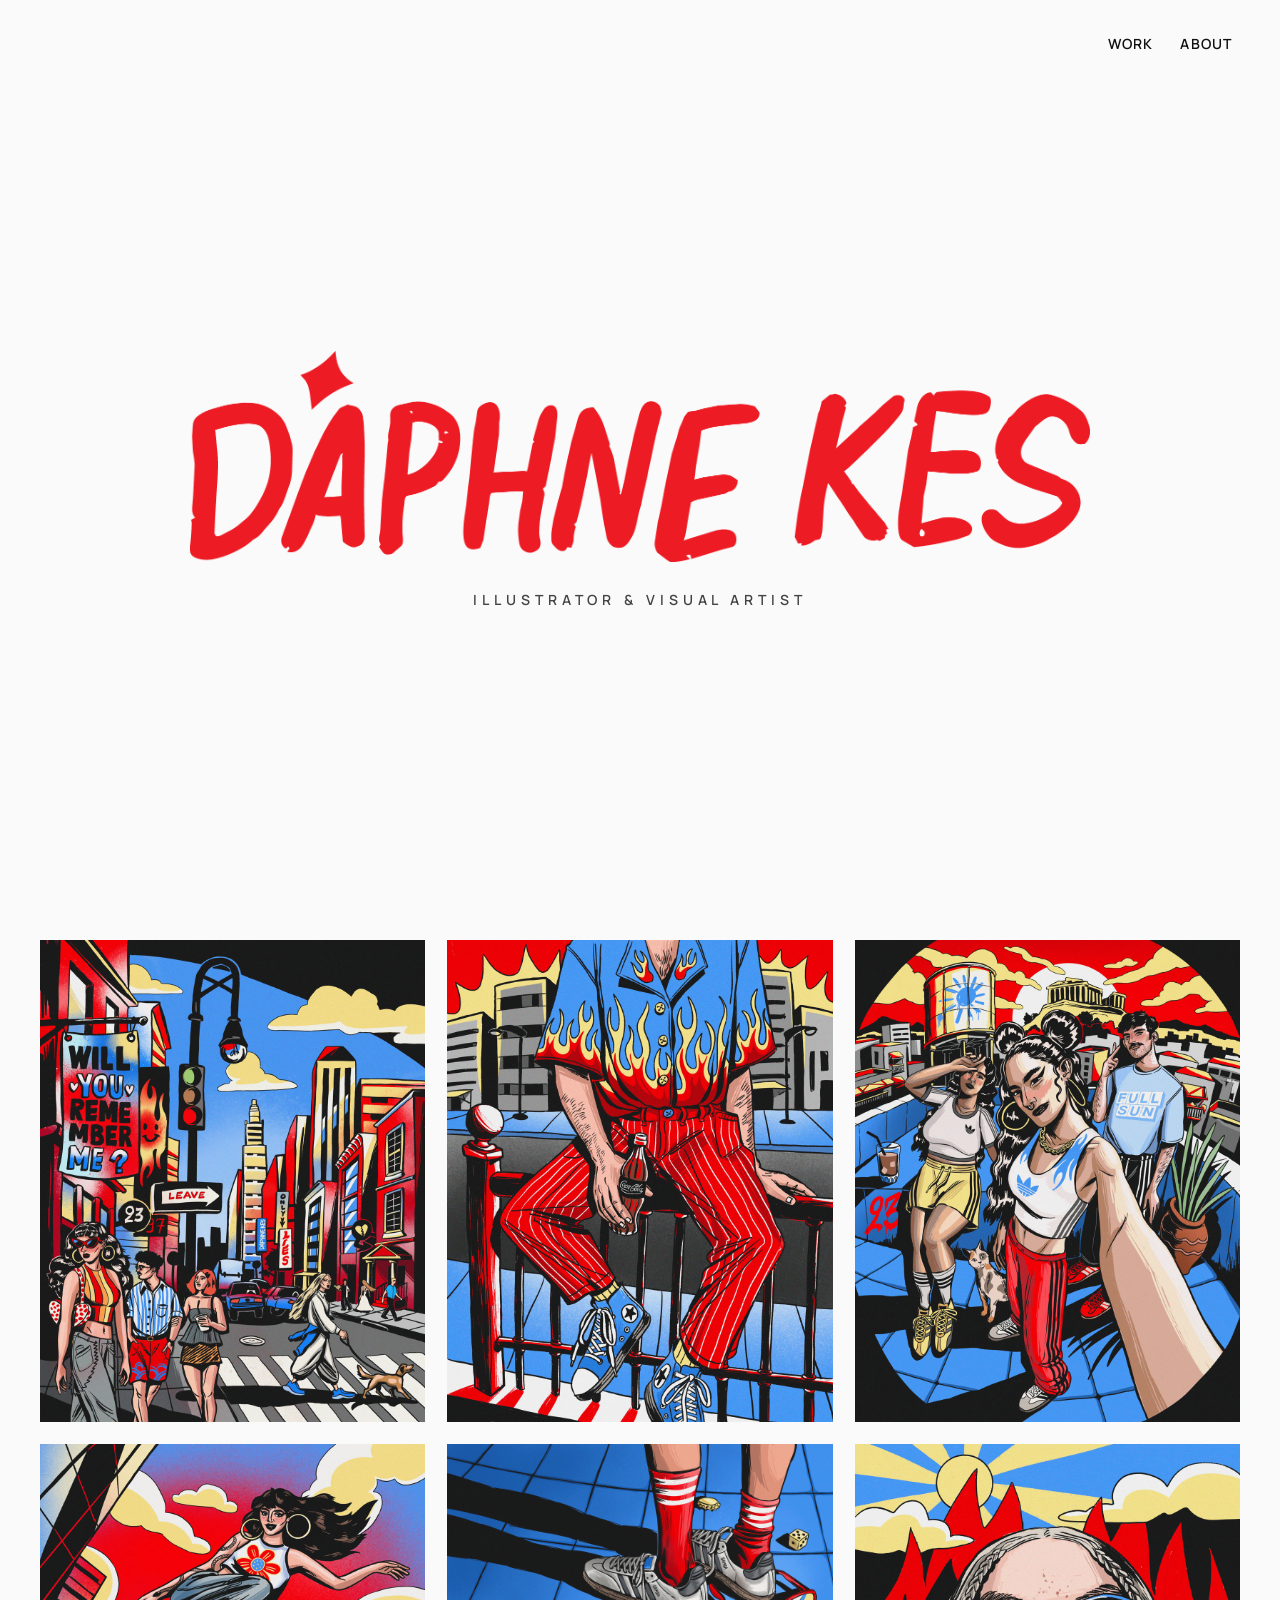
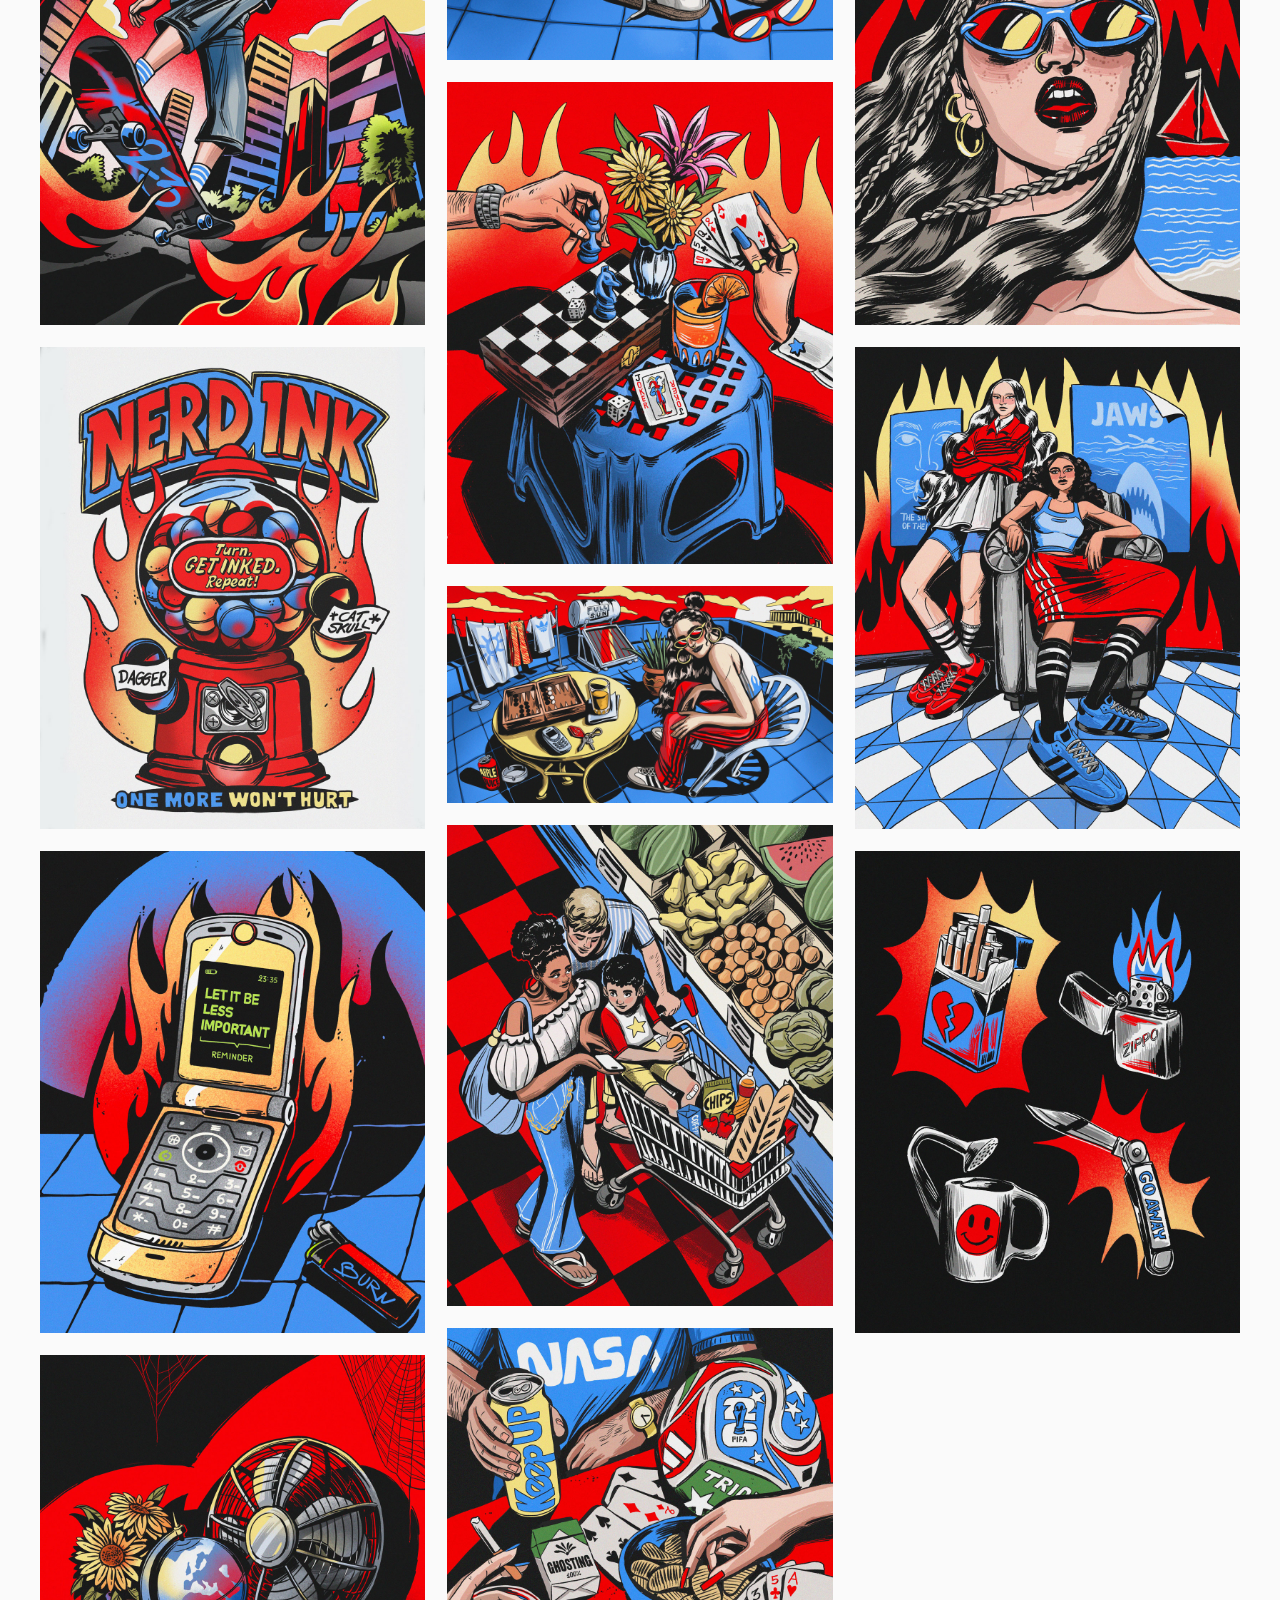
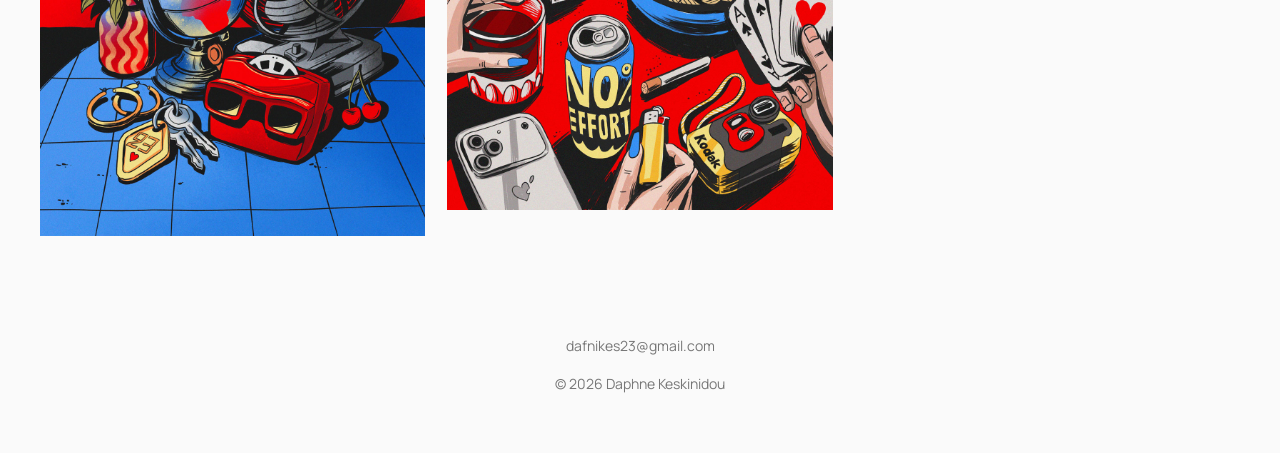
==== commit 8d7508f1: "Update index.html" ====
--- a/index.html
+++ b/index.html
@@ -42,21 +42,21 @@
 
 <section class="gallery">
 
-<img src="images/01.jpg" alt="">
-<img src="images/02.jpg" alt="">
-<img src="images/14.jpg" alt="">
-<img src="images/15.jpg" alt="">
-<img src="images/03.jpg" alt="">
-<img src="images/04.jpg" alt="">
-<img src="images/05.jpg" alt="">
-<img src="images/06.jpg" alt="">
-<img src="images/07.jpg" alt="">
-<img src="images/08.jpg" alt="">
-<img src="images/09.jpg" alt="">
-<img src="images/10.jpg" alt="">
-<img src="images/11.jpg" alt="">
-<img src="images/12.jpg" alt="">
-<img src="images/13.jpg" alt="">
+<img src="images/003.jpg" alt="">
+<img src="images/002.jpg" alt="">
+<img src="images/014.jpg" alt="">
+<img src="images/015.jpg" alt="">
+<img src="images/001.jpg" alt="">
+<img src="images/004.jpg" alt="">
+<img src="images/005.jpg" alt="">
+<img src="images/006.jpg" alt="">
+<img src="images/007.jpg" alt="">
+<img src="images/008.jpg" alt="">
+<img src="images/009.jpg" alt="">
+<img src="images/010.jpg" alt="">
+<img src="images/011.jpg" alt="">
+<img src="images/012.jpg" alt="">
+<img src="images/013.jpg" alt="">
 
 </section>
 
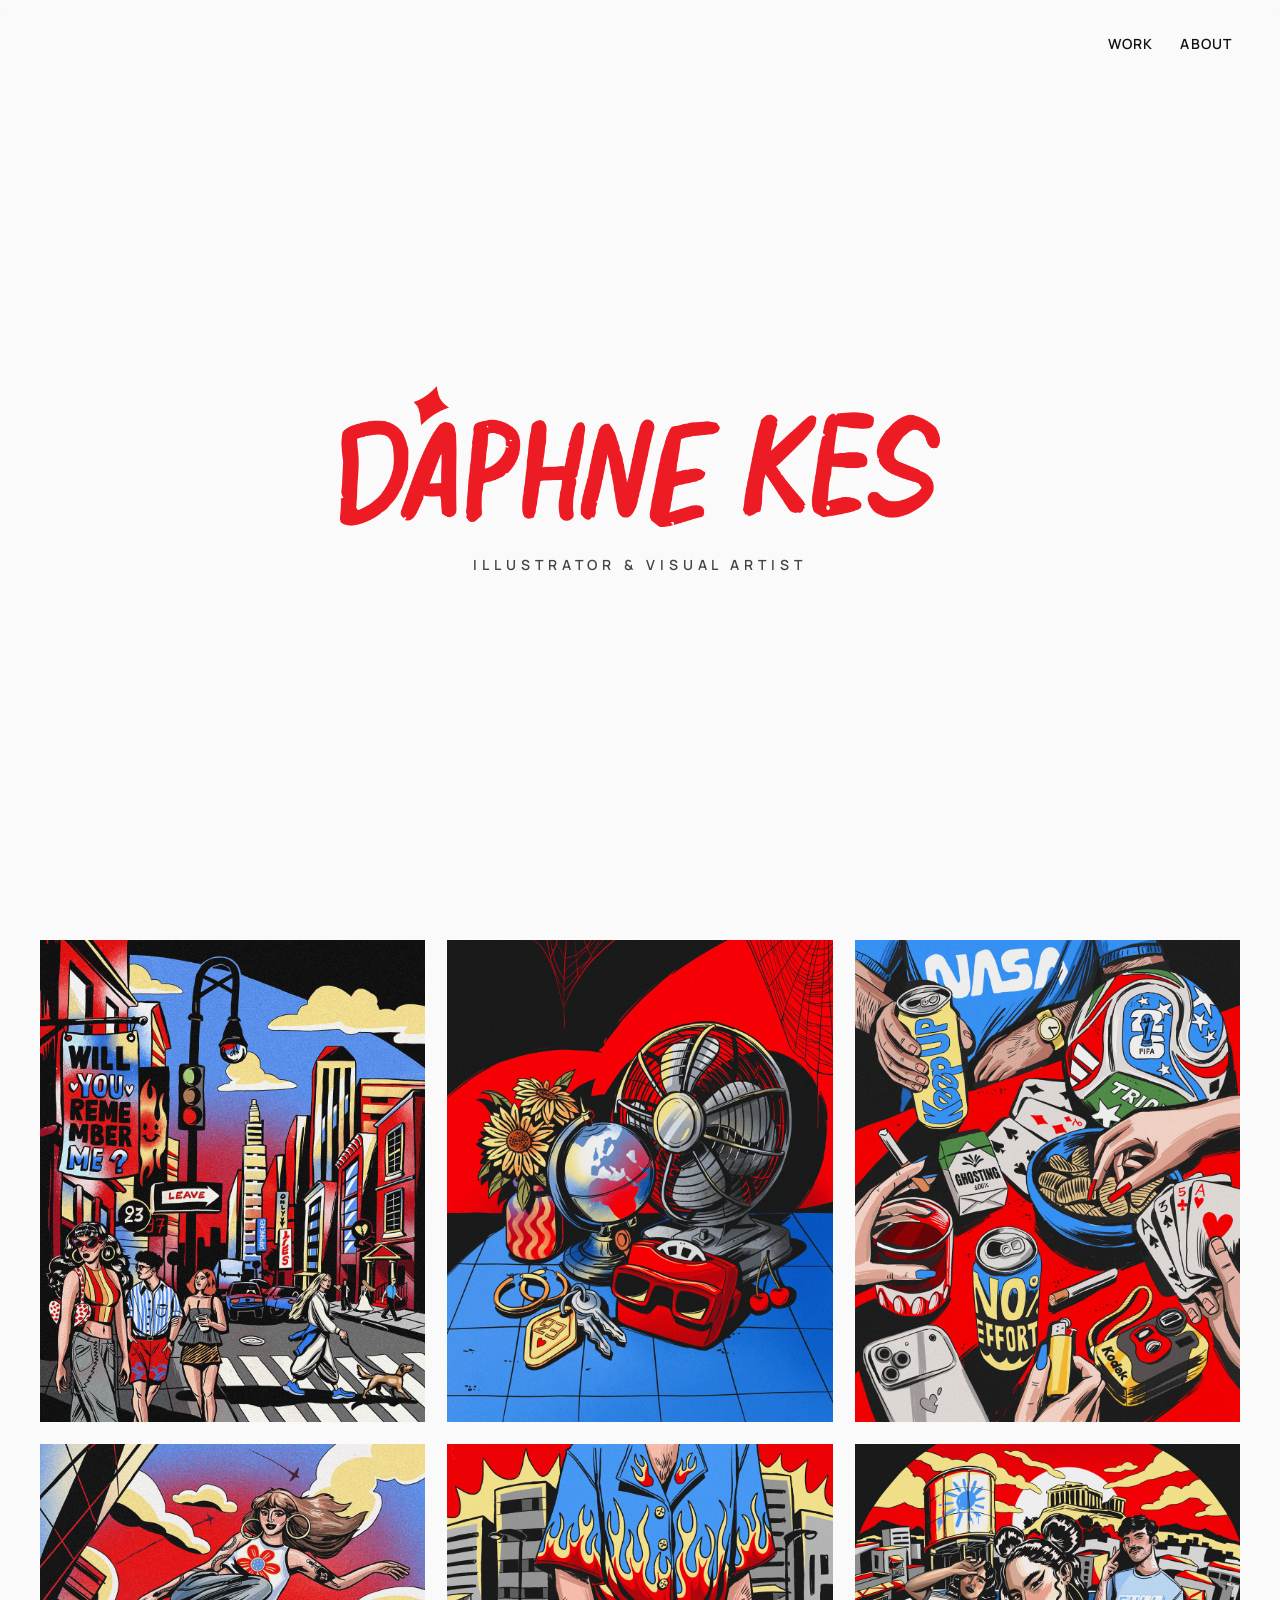
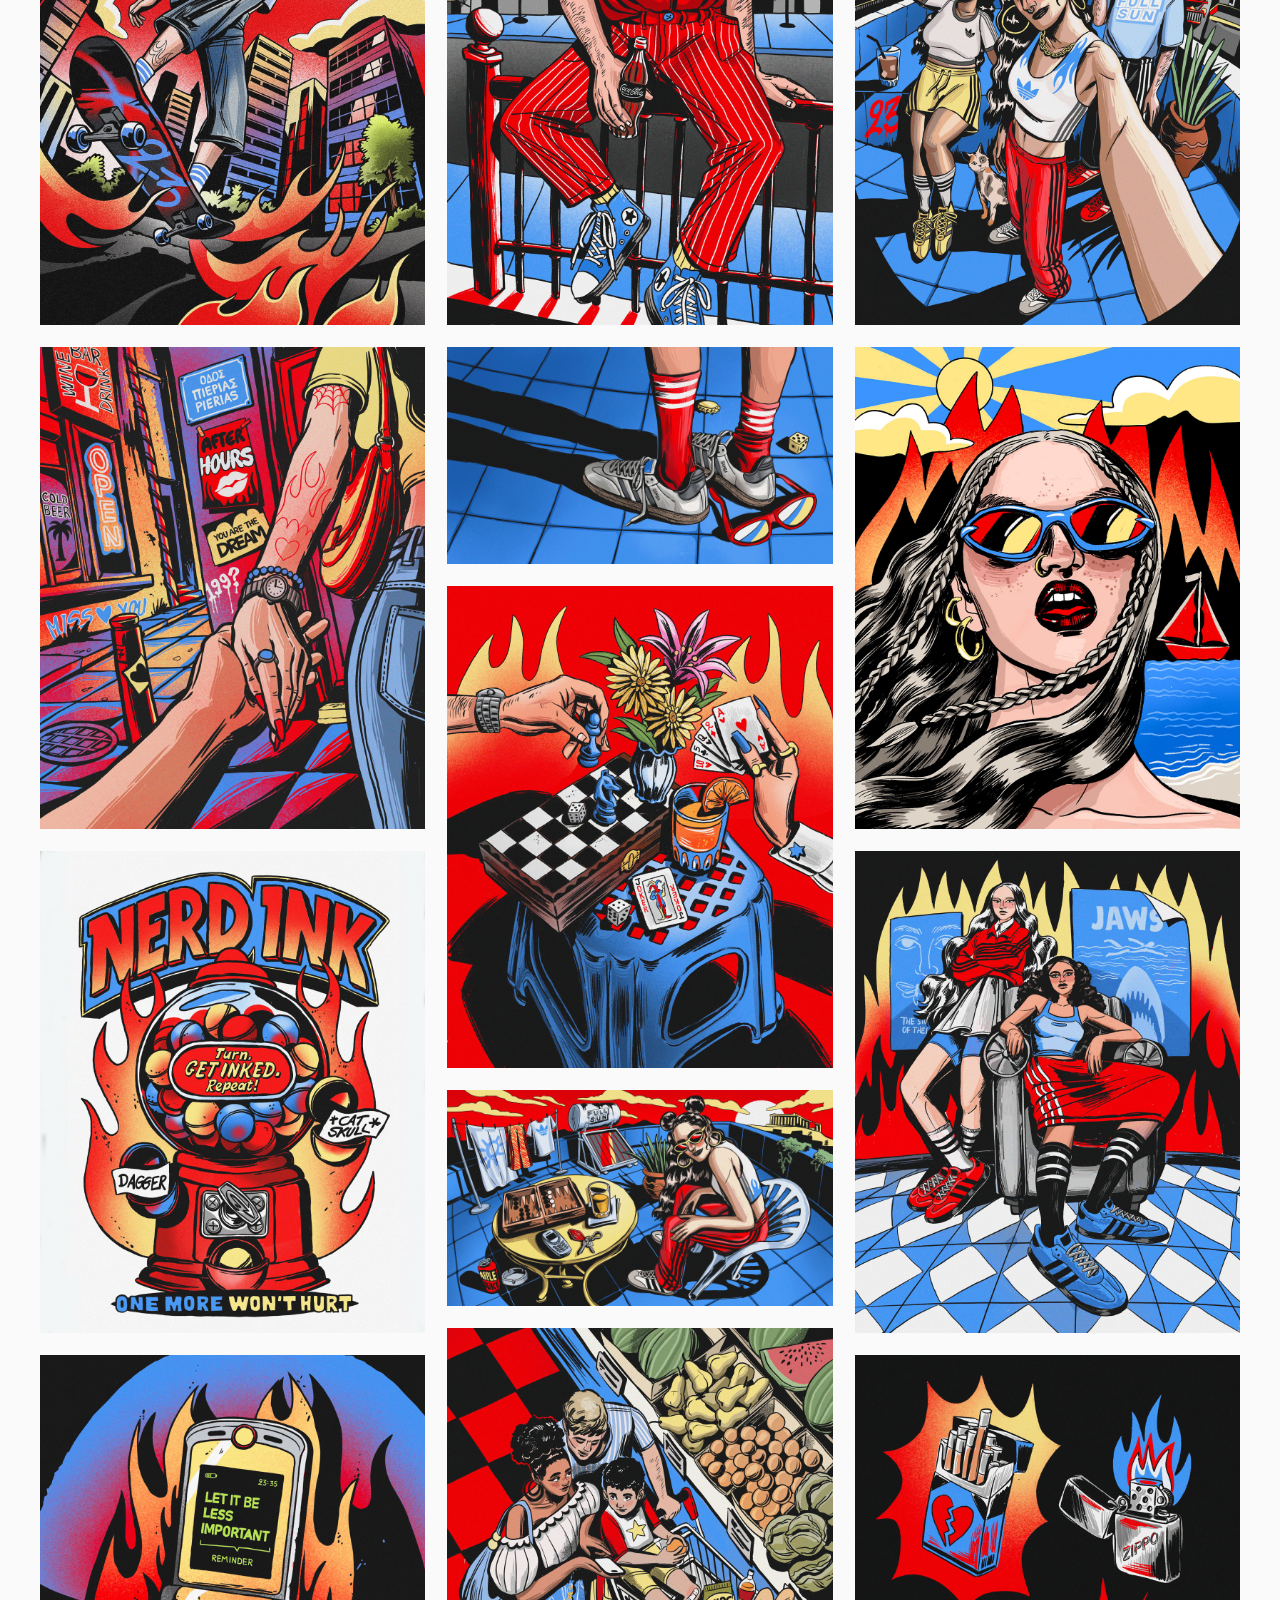
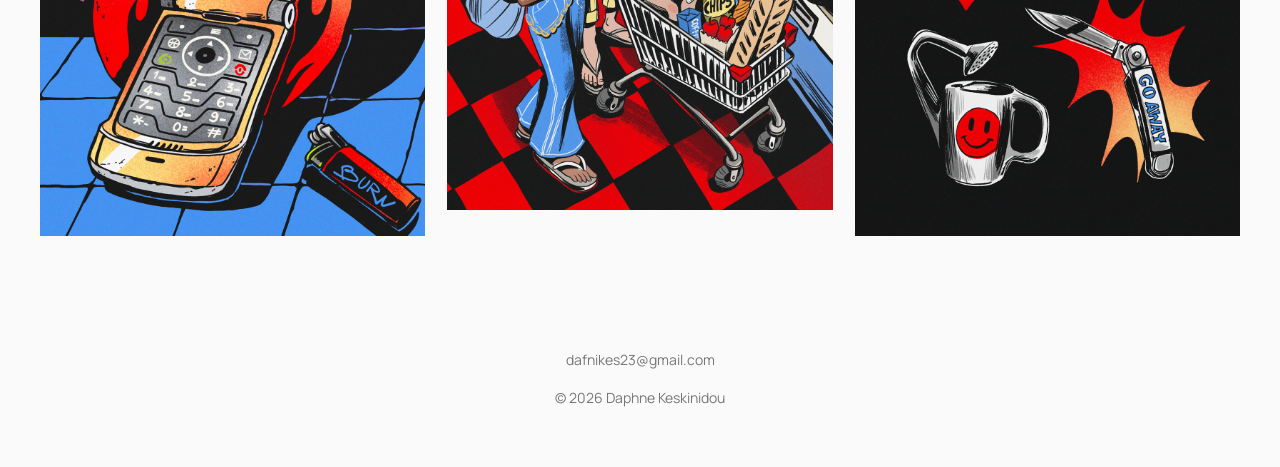
==== commit 7b9a0dee: "Update index.html" ====
--- a/index.html
+++ b/index.html
@@ -44,6 +44,7 @@
 
 <img src="images/003.jpg" alt="">
 <img src="images/002.jpg" alt="">
+<img src="images/016.jpg" alt="">
 <img src="images/014.jpg" alt="">
 <img src="images/015.jpg" alt="">
 <img src="images/001.jpg" alt="">
--- a/style.css
+++ b/style.css
@@ -51,12 +51,11 @@
     text-align:center;
 }
 
- .logo-image{
-    width:75vw;
-    max-width:900px;
+.logo-image{
+    width:600px;
+    max-width:90%;
     height:auto;
     display:block;
-
 }
 
 .tagline{
@@ -102,6 +101,22 @@
     font-size:22px;
     line-height:1.8;
     margin-bottom:28px;
+}
+
+.contact-email{
+    margin-top:50px;
+}
+
+.contact-email a{
+    color:#d71920 !important;
+    text-decoration:none;
+    display:inline-block;
+    word-break:normal;
+    overflow-wrap:normal;
+}
+
+.contact-email a:hover{
+    opacity:.6;
 }
 
 footer{
@@ -158,6 +173,7 @@
 
     .about{
         margin-top:140px;
+        padding:0 24px;
     }
 
     .about h2{
@@ -166,6 +182,17 @@
 
     .about p{
         font-size:18px;
+        line-height:1.8;
+    }
+
+    .contact-email{
+        margin-top:45px;
+    }
+
+    .contact-email a{
+        font-size:18px;
+        white-space:nowrap;
+        word-break:normal;
     }
 
 }
